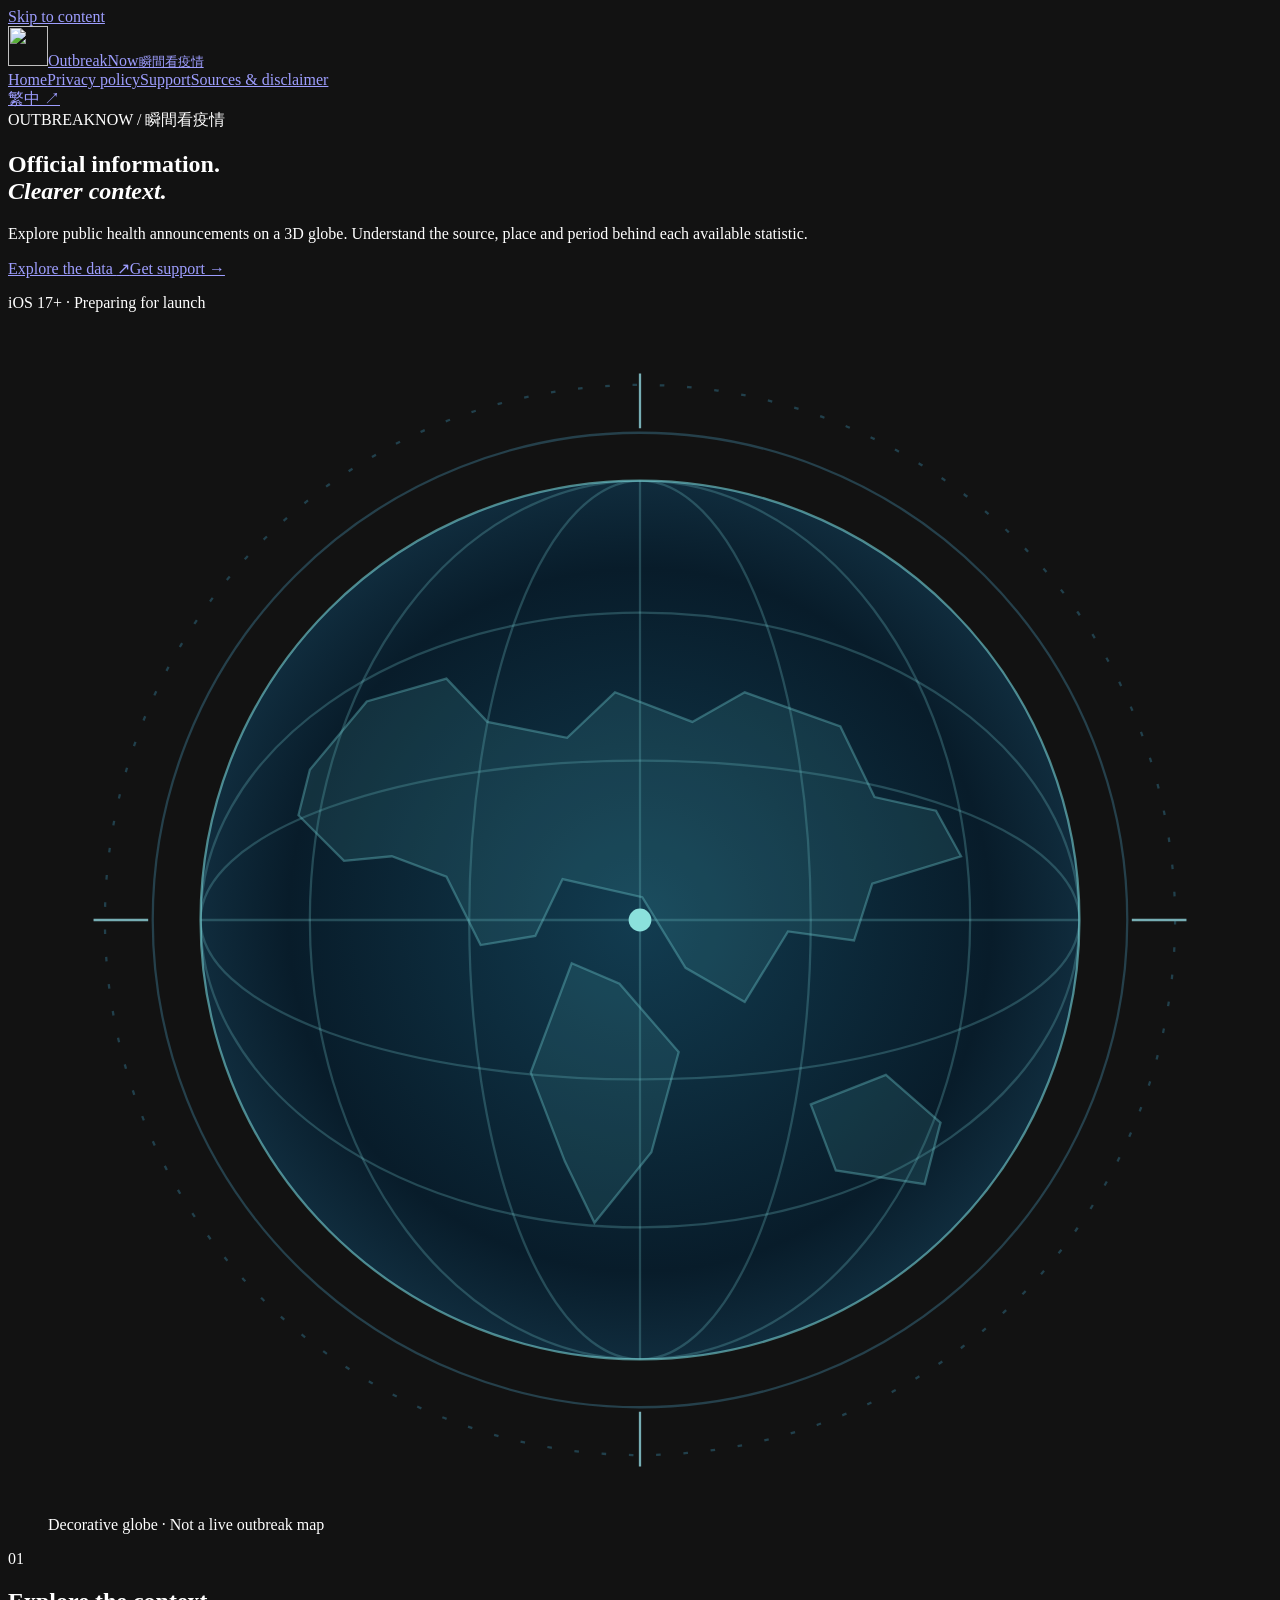
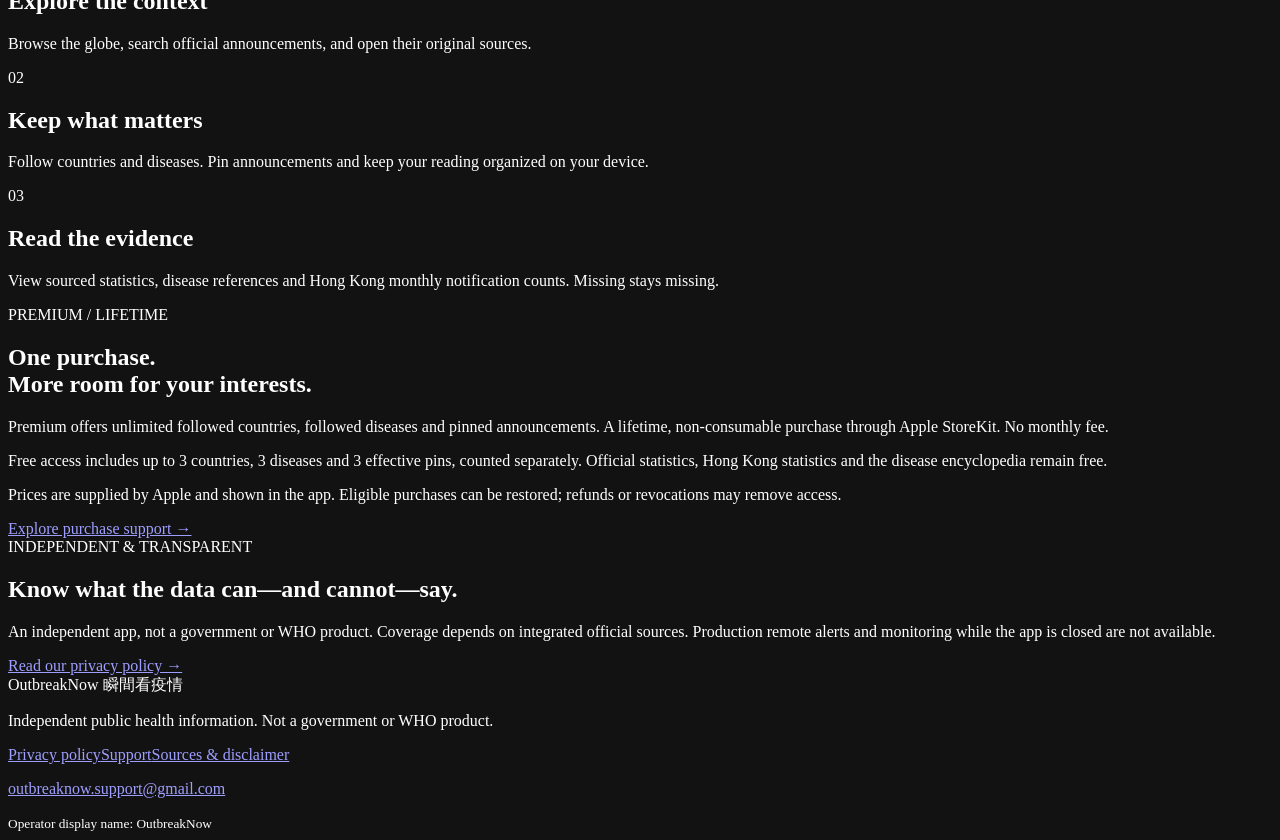
==== en/index.html @ 8ae24140 "Add English homepage" ====
<!doctype html>
<html lang="en"><head><meta charset="utf-8"><meta name="viewport" content="width=device-width,initial-scale=1"><meta name="color-scheme" content="dark"><meta name="description" content="OutbreakNow: official public health information, clear sources, privacy and support."><meta name="robots" content="noindex,nofollow"><meta name="referrer" content="no-referrer"><title>Home · 瞬間看疫情 OutbreakNow</title><link rel="stylesheet" href="../assets/style.css"><link rel="icon" href="../assets/app-icon.png"><link rel="alternate" hreflang="zh-Hant" href="../index.html"></head><body><a class="skip" href="#main">Skip to content</a><header class="site-header"><a class="brand" href="index.html"><img src="../assets/app-icon.png" width="40" height="40" alt=""><span>OutbreakNow<small>瞬間看疫情</small></span></a><nav aria-label="Main navigation"><a href="index.html" aria-current="page">Home</a><a href="privacy.html">Privacy policy</a><a href="support.html">Support</a><a href="sources.html">Sources & disclaimer</a></nav><a class="language" href="../index.html" lang="zh-Hant" aria-label="切換至繁體中文">繁中 <span>↗</span></a></header><main id="main" tabindex="-1"><section class="hero"><div><div class="eyebrow">OUTBREAKNOW / 瞬間看疫情</div><h1>Official information.<br><em>Clearer context.</em></h1><p class="lead">Explore public health announcements on a 3D globe. Understand the source, place and period behind each available statistic.</p><div class="actions"><a class="button" href="sources.html">Explore the data <span>↗</span></a><a class="text-link" href="support.html">Get support →</a></div><p class="micro">iOS 17+ · Preparing for launch</p></div><figure class="globe"><svg viewBox="0 0 520 520" aria-hidden="true"><defs><radialGradient id="g"><stop stop-color="#123c50"/><stop offset=".8" stop-color="#081c2a"/><stop offset="1" stop-color="#102c3d"/></radialGradient><clipPath id="c"><circle cx="260" cy="260" r="193"/></clipPath></defs><circle cx="260" cy="260" r="235" fill="none" stroke="#21404c" stroke-dasharray="2 10"/><circle cx="260" cy="260" r="214" fill="none" stroke="#25404b"/><circle cx="260" cy="260" r="193" fill="url(#g)" stroke="#76d4d9" stroke-opacity=".6"/><g clip-path="url(#c)" fill="none" stroke="#78d0d2" stroke-opacity=".25"><ellipse cx="260" cy="260" rx="75" ry="193"/><ellipse cx="260" cy="260" rx="145" ry="193"/><ellipse cx="260" cy="260" rx="193" ry="70"/><ellipse cx="260" cy="260" rx="193" ry="135"/><path d="M67 260h386M260 67v386"/></g><path d="M115 194l25-30 35-10 18 19 35 7 21-20 34 13 23-13 42 15 15 31 27 6 11 20-39 12-8 25-29-4-19 31-26-15-19-31-35-8-12 25-24 4-15-30-24-9-21 2-20-20zM230 279l21 9 26 30-12 44-25 31-13-27-15-39zM335 341l33-13 24 21-7 27-39-6z" fill="#4c9fa5" fill-opacity=".16" stroke="#68bec4" stroke-opacity=".4"/><circle cx="260" cy="260" r="5" fill="#8be0dc"/><path d="M20 260h24m432 0h24M260 20v24m0 432v24" stroke="#77aeb4"/></svg><figcaption>Decorative globe · Not a live outbreak map</figcaption></figure></section><section class="features" aria-label="App features"><article><span class="eyebrow">01</span><h2>Explore the context</h2><p>Browse the globe, search official announcements, and open their original sources.</p></article><article><span class="eyebrow">02</span><h2>Keep what matters</h2><p>Follow countries and diseases. Pin announcements and keep your reading organized on your device.</p></article><article><span class="eyebrow">03</span><h2>Read the evidence</h2><p>View sourced statistics, disease references and Hong Kong monthly notification counts. Missing stays missing.</p></article></section><section class="premium"><div><span class="eyebrow">PREMIUM / LIFETIME</span><h2>One purchase.<br>More room for your interests.</h2></div><div><p>Premium offers unlimited followed countries, followed diseases and pinned announcements. A lifetime, non-consumable purchase through Apple StoreKit. No monthly fee.</p><p>Free access includes up to 3 countries, 3 diseases and 3 effective pins, counted separately. Official statistics, Hong Kong statistics and the disease encyclopedia remain free.</p><p class="micro">Prices are supplied by Apple and shown in the app. Eligible purchases can be restored; refunds or revocations may remove access.</p><a href="support.html">Explore purchase support →</a></div></section><section class="closing"><span class="eyebrow">INDEPENDENT & TRANSPARENT</span><h2>Know what the data can—and cannot—say.</h2><p>An independent app, not a government or WHO product. Coverage depends on integrated official sources. Production remote alerts and monitoring while the app is closed are not available.</p><a href="privacy.html">Read our privacy policy →</a></section></main><footer><div class="footer-brand">OutbreakNow <span>瞬間看疫情</span></div><p>Independent public health information. Not a government or WHO product.</p><div class="footer-links"><a href="privacy.html">Privacy policy</a><a href="support.html">Support</a><a href="sources.html">Sources & disclaimer</a></div><p class="support-email"><a href="mailto:outbreaknow.support@gmail.com">outbreaknow.support@gmail.com</a></p><small>Operator display name: OutbreakNow</small></footer></body></html>
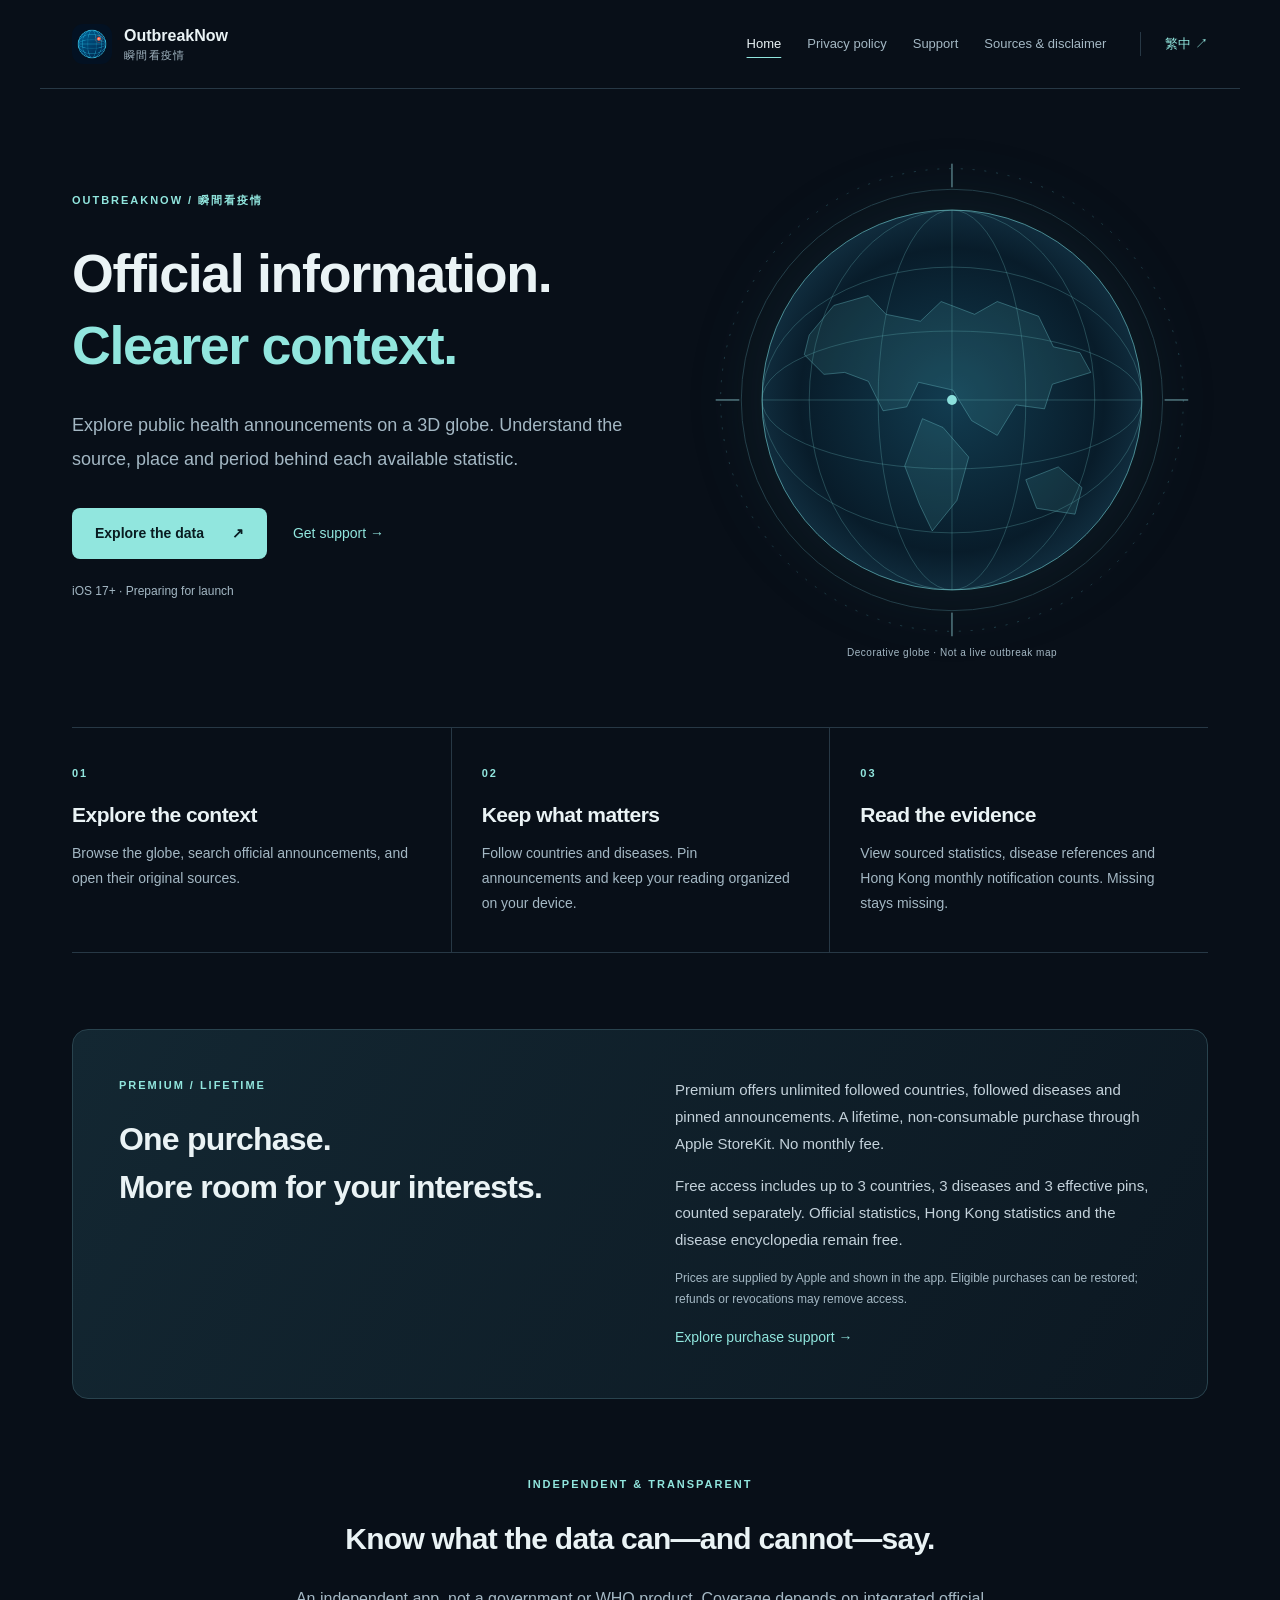
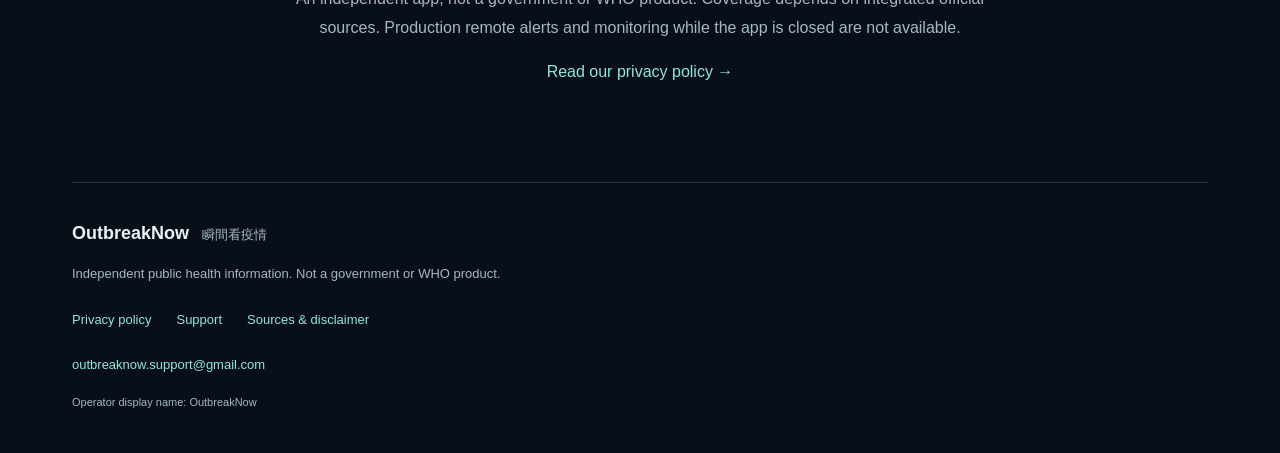
==== commit 421970c6: "Match English homepage to approved website file" ====
--- a/en/index.html
+++ b/en/index.html
@@ -1,2 +1,2 @@
 <!doctype html>
-<html lang="en"><head><meta charset="utf-8"><meta name="viewport" content="width=device-width,initial-scale=1"><meta name="color-scheme" content="dark"><meta name="description" content="OutbreakNow: official public health information, clear sources, privacy and support."><meta name="robots" content="noindex,nofollow"><meta name="referrer" content="no-referrer"><title>Home · 瞬間看疫情 OutbreakNow</title><link rel="stylesheet" href="../assets/style.css"><link rel="icon" href="../assets/app-icon.png"><link rel="alternate" hreflang="zh-Hant" href="../index.html"></head><body><a class="skip" href="#main">Skip to content</a><header class="site-header"><a class="brand" href="index.html"><img src="../assets/app-icon.png" width="40" height="40" alt=""><span>OutbreakNow<small>瞬間看疫情</small></span></a><nav aria-label="Main navigation"><a href="index.html" aria-current="page">Home</a><a href="privacy.html">Privacy policy</a><a href="support.html">Support</a><a href="sources.html">Sources & disclaimer</a></nav><a class="language" href="../index.html" lang="zh-Hant" aria-label="切換至繁體中文">繁中 <span>↗</span></a></header><main id="main" tabindex="-1"><section class="hero"><div><div class="eyebrow">OUTBREAKNOW / 瞬間看疫情</div><h1>Official information.<br><em>Clearer context.</em></h1><p class="lead">Explore public health announcements on a 3D globe. Understand the source, place and period behind each available statistic.</p><div class="actions"><a class="button" href="sources.html">Explore the data <span>↗</span></a><a class="text-link" href="support.html">Get support →</a></div><p class="micro">iOS 17+ · Preparing for launch</p></div><figure class="globe"><svg viewBox="0 0 520 520" aria-hidden="true"><defs><radialGradient id="g"><stop stop-color="#123c50"/><stop offset=".8" stop-color="#081c2a"/><stop offset="1" stop-color="#102c3d"/></radialGradient><clipPath id="c"><circle cx="260" cy="260" r="193"/></clipPath></defs><circle cx="260" cy="260" r="235" fill="none" stroke="#21404c" stroke-dasharray="2 10"/><circle cx="260" cy="260" r="214" fill="none" stroke="#25404b"/><circle cx="260" cy="260" r="193" fill="url(#g)" stroke="#76d4d9" stroke-opacity=".6"/><g clip-path="url(#c)" fill="none" stroke="#78d0d2" stroke-opacity=".25"><ellipse cx="260" cy="260" rx="75" ry="193"/><ellipse cx="260" cy="260" rx="145" ry="193"/><ellipse cx="260" cy="260" rx="193" ry="70"/><ellipse cx="260" cy="260" rx="193" ry="135"/><path d="M67 260h386M260 67v386"/></g><path d="M115 194l25-30 35-10 18 19 35 7 21-20 34 13 23-13 42 15 15 31 27 6 11 20-39 12-8 25-29-4-19 31-26-15-19-31-35-8-12 25-24 4-15-30-24-9-21 2-20-20zM230 279l21 9 26 30-12 44-25 31-13-27-15-39zM335 341l33-13 24 21-7 27-39-6z" fill="#4c9fa5" fill-opacity=".16" stroke="#68bec4" stroke-opacity=".4"/><circle cx="260" cy="260" r="5" fill="#8be0dc"/><path d="M20 260h24m432 0h24M260 20v24m0 432v24" stroke="#77aeb4"/></svg><figcaption>Decorative globe · Not a live outbreak map</figcaption></figure></section><section class="features" aria-label="App features"><article><span class="eyebrow">01</span><h2>Explore the context</h2><p>Browse the globe, search official announcements, and open their original sources.</p></article><article><span class="eyebrow">02</span><h2>Keep what matters</h2><p>Follow countries and diseases. Pin announcements and keep your reading organized on your device.</p></article><article><span class="eyebrow">03</span><h2>Read the evidence</h2><p>View sourced statistics, disease references and Hong Kong monthly notification counts. Missing stays missing.</p></article></section><section class="premium"><div><span class="eyebrow">PREMIUM / LIFETIME</span><h2>One purchase.<br>More room for your interests.</h2></div><div><p>Premium offers unlimited followed countries, followed diseases and pinned announcements. A lifetime, non-consumable purchase through Apple StoreKit. No monthly fee.</p><p>Free access includes up to 3 countries, 3 diseases and 3 effective pins, counted separately. Official statistics, Hong Kong statistics and the disease encyclopedia remain free.</p><p class="micro">Prices are supplied by Apple and shown in the app. Eligible purchases can be restored; refunds or revocations may remove access.</p><a href="support.html">Explore purchase support →</a></div></section><section class="closing"><span class="eyebrow">INDEPENDENT & TRANSPARENT</span><h2>Know what the data can—and cannot—say.</h2><p>An independent app, not a government or WHO product. Coverage depends on integrated official sources. Production remote alerts and monitoring while the app is closed are not available.</p><a href="privacy.html">Read our privacy policy →</a></section></main><footer><div class="footer-brand">OutbreakNow <span>瞬間看疫情</span></div><p>Independent public health information. Not a government or WHO product.</p><div class="footer-links"><a href="privacy.html">Privacy policy</a><a href="support.html">Support</a><a href="sources.html">Sources & disclaimer</a></div><p class="support-email"><a href="mailto:outbreaknow.support@gmail.com">outbreaknow.support@gmail.com</a></p><small>Operator display name: OutbreakNow</small></footer></body></html>
+<html lang="en"><head><meta charset="utf-8"><meta name="viewport" content="width=device-width,initial-scale=1"><meta name="color-scheme" content="dark"><meta name="description" content="OutbreakNow: official public health information, clear sources, privacy and support."><meta name="robots" content="noindex,nofollow"><meta name="referrer" content="no-referrer"><title>Home · 瞬間看疫情 OutbreakNow</title><link rel="stylesheet" href="../assets/style.css"><link rel="icon" href="../assets/app-icon.png"><link rel="alternate" hreflang="zh-Hant" href="../index.html"></head><body><a class="skip" href="#main">Skip to content</a><header class="site-header"><a class="brand" href="index.html"><img src="../assets/app-icon.png" width="40" height="40" alt=""><span>OutbreakNow<small>瞬間看疫情</small></span></a><nav aria-label="Main navigation"><a href="index.html" aria-current="page">Home</a><a href="privacy.html">Privacy policy</a><a href="support.html">Support</a><a href="sources.html">Sources & disclaimer</a></nav><a class="language" href="../index.html" lang="zh-Hant" aria-label="切換至繁體中文">繁中 <span>↗</span></a></header><main id="main" tabindex="-1"><section class="hero"><div><div class="eyebrow">OUTBREAKNOW / 瞬間看疫情</div><h1>Official information.<br><em>Clearer context.</em></h1><p class="lead">Explore public health announcements on a 3D globe. Understand the source, place and period behind each available statistic.</p><div class="actions"><a class="button" href="sources.html">Explore the data <span>↗</span></a><a class="text-link" href="support.html">Get support →</a></div><p class="micro">iOS 17+ · Preparing for launch</p></div><figure class="globe"><svg viewBox="0 0 520 520" aria-hidden="true"><defs><radialGradient id="g"><stop stop-color="#123c50"/><stop offset=".8" stop-color="#081c2a"/><stop offset="1" stop-color="#102c3d"/></radialGradient><clipPath id="c"><circle cx="260" cy="260" r="193"/></clipPath></defs><circle cx="260" cy="260" r="235" fill="none" stroke="#21404c" stroke-dasharray="2 10"/><circle cx="260" cy="260" r="214" fill="none" stroke="#25404b"/><circle cx="260" cy="260" r="193" fill="url(#g)" stroke="#76d4d9" stroke-opacity=".6"/><g clip-path="url(#c)" fill="none" stroke="#78d0d2" stroke-opacity=".25"><ellipse cx="260" cy="260" rx="75" ry="193"/><ellipse cx="260" cy="260" rx="145" ry="193"/><ellipse cx="260" cy="260" rx="193" ry="70"/><ellipse cx="260" cy="260" rx="193" ry="135"/><path d="M67 260h386M260 67v386"/></g><path d="M115 194l25-30 35-10 18 19 35 7 21-20 34 13 23-13 42 15 15 31 27 6 11 20-39 12-8 25-29-4-19 31-26-15-19-31-35-8-12 25-24 4-15-30-24-9-21 2-20-20zM230 279l21 9 26 30-12 44-25 31-13-27-15-39zM335 341l33-13 24 21-7 27-39-6z" fill="#4c9fa5" fill-opacity=".16" stroke="#68bec4" stroke-opacity=".4"/><circle cx="260" cy="260" r="5" fill="#8be0dc"/><path d="M20 260h24m432 0h24M260 20v24m0 432v24" stroke="#77aeb4"/></svg><figcaption>Decorative globe · Not a live outbreak map</figcaption></figure></section><section class="features" aria-label="App features"><article><span class="eyebrow">01</span><h2>Explore the context</h2><p>Browse the globe, search official announcements, and open their original sources.</p></article><article><span class="eyebrow">02</span><h2>Keep what matters</h2><p>Follow countries and diseases. Pin announcements and keep your reading organized on your device.</p></article><article><span class="eyebrow">03</span><h2>Read the evidence</h2><p>View sourced statistics, disease references and Hong Kong monthly notification counts. Missing stays missing.</p></article></section><section class="premium"><div><span class="eyebrow">PREMIUM / LIFETIME</span><h2>One purchase.<br>More room for your interests.</h2></div><div><p>Premium offers unlimited followed countries, followed diseases and pinned announcements. A lifetime, non-consumable purchase through Apple StoreKit. No monthly fee.</p><p>Free access includes up to 3 countries, 3 diseases and 3 effective pins, counted separately. Official statistics, Hong Kong statistics and the disease encyclopedia remain free.</p><p class="micro">Prices are supplied by Apple and shown in the app. Eligible purchases can be restored; refunds or revocations may remove access.</p><a href="support.html">Explore purchase support →</a></div></section><section class="closing"><span class="eyebrow">INDEPENDENT & TRANSPARENT</span><h2>Know what the data can—and cannot—say.</h2><p>An independent app, not a government or WHO product. Coverage depends on integrated official sources. Production remote alerts and monitoring while the app is closed are not available.</p><a href="privacy.html">Read our privacy policy →</a></section></main><footer><div class="footer-brand">OutbreakNow <span>瞬間看疫情</span></div><p>Independent public health information. Not a government or WHO product.</p><div class="footer-links"><a href="privacy.html">Privacy policy</a><a href="support.html">Support</a><a href="sources.html">Sources & disclaimer</a></div><p class="support-email"><a href="mailto:outbreaknow.support@gmail.com">outbreaknow.support@gmail.com</a></p><small>Operator display name: OutbreakNow</small></footer></body></html>
--- a/assets/style.css
+++ b/assets/style.css
@@ -0,0 +1 @@
+:root{color-scheme:dark;--bg:#080f18;--panel:#0e1a25;--text:#eaf3f5;--muted:#a4b8c4;--accent:#91e6de;--line:#273845;font-family:-apple-system,BlinkMacSystemFont,"Segoe UI","Noto Sans TC",sans-serif}*{box-sizing:border-box}body{margin:0;background:var(--bg);color:var(--text);font-size:16px;line-height:1.8}a{color:var(--accent);text-decoration:none;text-underline-offset:5px}a:hover{text-decoration:underline}a:focus-visible,summary:focus-visible{outline:2px solid var(--accent);outline-offset:6px;border-radius:3px}.skip{position:absolute;left:16px;top:-100px;padding:12px;background:var(--panel);z-index:5}.skip:focus{top:12px}.draft{padding:7px 20px;border-bottom:1px solid #413b2d;background:#201e19;color:#e4c995;text-align:center;font-size:12px;letter-spacing:.06em}.site-header{max-width:1200px;margin:auto;display:flex;align-items:center;gap:34px;padding:24px 32px;border-bottom:1px solid var(--line)}.brand{display:flex;gap:12px;align-items:center;color:var(--text);line-height:1.45;flex-shrink:0;font-weight:650}.brand img{border-radius:11px}.brand small{display:block;font-size:11px;color:var(--muted);letter-spacing:.12em;font-weight:400}nav{display:flex;gap:26px;margin-left:auto;align-items:center}nav a{font-size:13px;color:var(--muted);white-space:nowrap}nav a[aria-current]{color:var(--text);text-decoration:underline;text-decoration-color:var(--accent);text-underline-offset:9px}.language{font-size:13px;border-left:1px solid var(--line);padding-left:24px;white-space:nowrap}main{max-width:1200px;padding:0 32px;margin:auto}.hero{display:grid;grid-template-columns:1.18fr 1fr;align-items:center;min-height:630px;padding:55px 0 65px;gap:20px}.eyebrow{display:block;font-size:11px;letter-spacing:.18em;color:var(--accent);font-weight:650}h1,h2,h3{line-height:1.35;letter-spacing:-.025em;color:var(--text);font-weight:600}h1{font-size:clamp(36px,4.2vw,57px);margin:26px 0}h1 em{font-style:normal;color:var(--accent)}.lead{font-size:18px;line-height:1.9;color:var(--muted);max-width:35em}.actions{display:flex;align-items:center;gap:26px;margin:32px 0 22px}.button{background:var(--accent);color:#091b20;border-radius:8px;padding:13px 23px;font-weight:650;font-size:14px;display:inline-flex;gap:28px}.button:hover{background:#b3f5ee;text-decoration:none}.text-link{font-size:14px}.micro{font-size:12px;color:var(--muted)}.globe{margin:0;text-align:center;position:relative}.globe svg{display:block;width:100%;filter:drop-shadow(0 0 32px #245d6833)}figcaption{font-size:10px;letter-spacing:.05em;color:var(--muted);margin-top:-12px}.features{display:grid;grid-template-columns:repeat(3,1fr);border-top:1px solid var(--line);border-bottom:1px solid var(--line)}.features article{padding:36px 30px 35px 0}.features article+article{border-left:1px solid var(--line);padding-left:30px}.features h2{font-size:21px;margin:17px 0 12px}.features p{font-size:14px;color:var(--muted);margin:0}.premium{display:grid;grid-template-columns:1fr 1fr;gap:70px;margin:76px 0;padding:46px;background:linear-gradient(120deg,#132732,#0c1822);border:1px solid #29434e;border-radius:16px}.premium h2{font-size:32px;line-height:1.5;margin:20px 0}.premium p{color:#c4d2db;margin-top:0;font-size:15px}.premium p.micro{font-size:12px;color:var(--muted)}.premium a{font-size:14px}.closing{max-width:740px;margin:75px auto 95px;text-align:center}.closing h2{font-size:30px}.closing p{color:var(--muted)}.page-heading{padding:65px 0 40px;border-bottom:1px solid var(--line)}.page-heading h1{font-size:46px;margin:20px 0 10px}.page-heading p{margin-bottom:0}.document{max-width:820px;margin:45px auto 90px}.prose-section{margin:38px 0}.prose-section h2{font-size:23px}.prose-section p{color:#bbcbd5;line-height:1.95}.prose-section a{overflow-wrap:anywhere}.notice{padding:17px 23px;background:#252119;border-left:3px solid #c8a86d;color:#e4c995;font-size:14px}.contact{padding:32px;border:1px solid #36515c;border-radius:12px;background:var(--panel)}.contact h2{font-size:28px}.contact p{color:var(--muted)}details{border-bottom:1px solid var(--line);padding:20px 0}summary{cursor:pointer;color:var(--text);font-size:17px;font-weight:550}details p{padding:0 20px}.source-list article{padding:30px;background:var(--panel);border:1px solid var(--line);border-radius:12px;margin-bottom:24px}.source-list h2{font-size:25px}.source-list p{color:#bbcbd5}.source-links{font-size:14px}footer{max-width:1136px;margin:0 auto;padding:34px 0 40px;border-top:1px solid var(--line);font-size:13px;color:var(--muted)}.footer-brand{font-size:18px;color:var(--text);font-weight:600}.footer-brand span{font-size:13px;color:var(--muted);font-weight:400;margin-left:8px}.footer-links{display:flex;gap:25px;margin:22px 0}footer small{font-size:11px}strong{color:var(--text)}@media(max-width:950px){.site-header{gap:20px;flex-wrap:wrap}nav{order:3;justify-content:space-between;width:100%;gap:12px}nav a{white-space:normal}.language{margin-left:auto}.hero{min-height:0;padding:45px 0;grid-template-columns:1.2fr 1fr;gap:0}h1{font-size:38px}.lead{font-size:16px}.premium{gap:30px;padding:30px}footer{margin:0 32px}}@media(max-width:620px){.site-header{padding:20px}.draft{font-size:10px}nav a{font-size:12px}nav{gap:14px}main{padding:0 22px}.hero{grid-template-columns:1fr;padding:40px 0 30px}.hero h1{font-size:36px}.globe{max-width:340px;margin:12px auto 18px;width:100%}.actions{gap:20px}.button{padding:12px 18px;gap:16px}.features{grid-template-columns:1fr}.features article,.features article+article{border-left:0;padding:26px 0}.features article+article{border-top:1px solid var(--line)}.features h2{font-size:21px;margin-top:12px}.premium{grid-template-columns:1fr;margin:44px 0;padding:26px;gap:6px}.premium h2{font-size:28px}.closing{margin:50px auto 60px}.closing h2{font-size:25px}.page-heading{padding:40px 0 30px}.page-heading h1{font-size:34px}.document{margin-top:28px}.prose-section h2{font-size:22px}.contact,.source-list article{padding:24px}.contact h2{font-size:24px}footer{margin:0 22px}.footer-links{flex-wrap:wrap;gap:14px 22px}body{overflow-wrap:break-word}}@media(prefers-reduced-motion:reduce){*{scroll-behavior:auto}}@media print{body{background:white;color:black}.draft,.site-header,footer,.actions,.globe{display:none}h1,h2,h3,p,.lead,.prose-section p{color:black}a{color:#163d48}main{max-width:100%}.document{margin:0;max-width:100%}}
